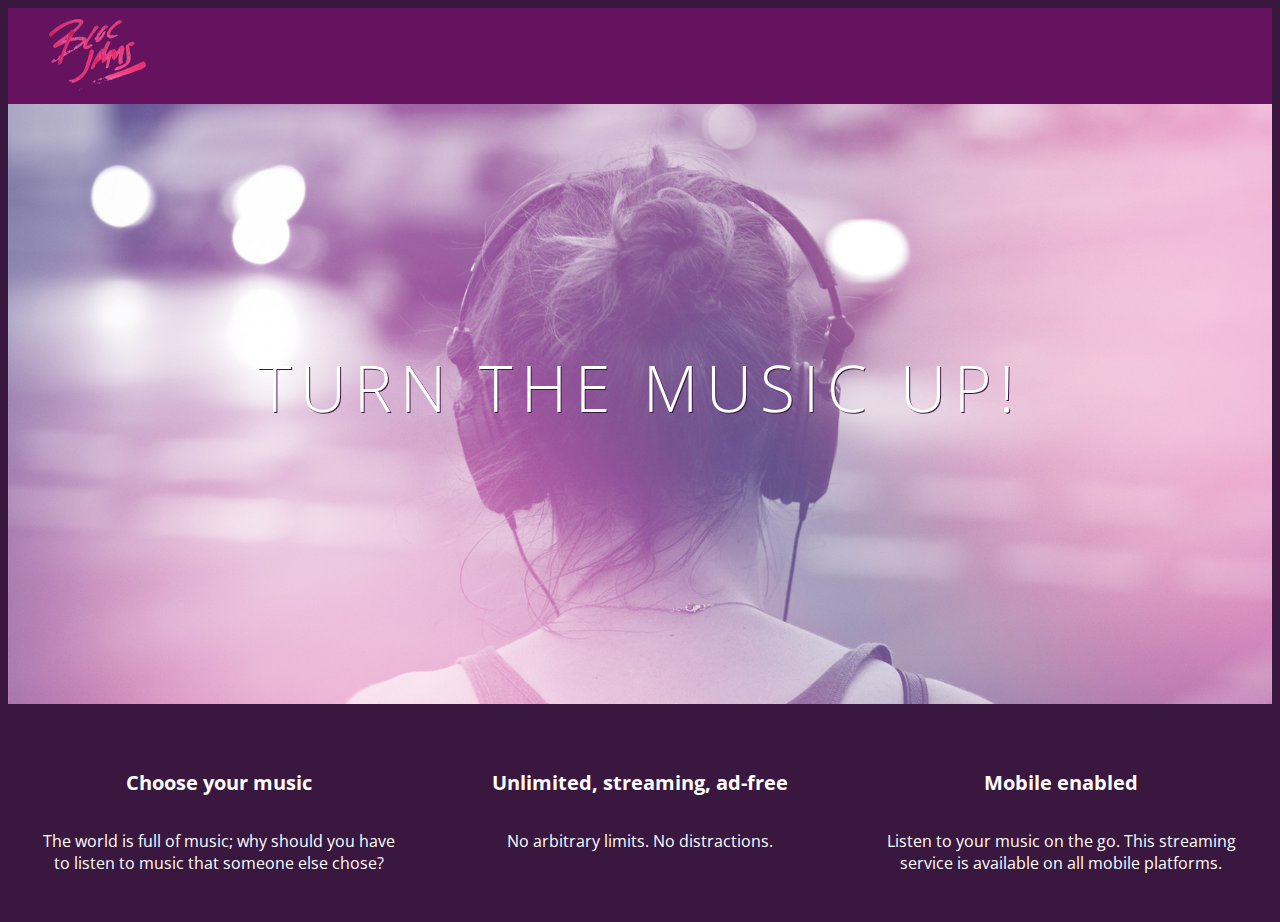
==== index.html @ 638b5730 "working on landing.css" ====
<!DOCTYPE html>
 <html>
     <head>
         <title>Bloc Jams</title>
         <meta name="viewport" content="width=device-width, initial-scale=1">
         <link rel="stylesheet" type="text/css" href="http://fonts.googleapis.com/css?family=Open+Sans:400,800,600,700,300">
         <link rel="stylesheet" type="text/css" href="http://code.ionicframework.com/ionicons/2.0.1/css/ionicons.min.css">
         <link rel="stylesheet" type="text/css" href="styles/normalize.css">
         <link rel="stylesheet" type="text/css" href="styles/main.css">
         <link rel="stylesheet" type="text/css" href="styles/landing.css">
     </head>
     <body>
     <body class="landing">
         <nav> <!-- nav bar -->
         <nav class="navbar"> <!-- nav bar -->
             <img src="assets/images/bloc_jams_logo.png" alt="bloc jams logo" class="logo">
         </nav>
          </nav>
         <section> <!-- hero content -->
         <section class="hero-content"> <!-- hero content -->
             <h1 class="hero-title">Turn the music up!</h1>
         </section>
         <section class="selling-points"> <!-- selling points -->
             <div class="point">
                 <span class="ion-music-note"></span>
                 <h5 class="point-title">Choose your music</h5>
                 <p class="point-description">The world is full of music; why should you have to listen to music that someone else chose?</p>
             </div>
             <div class="point">
                 <span class="ion-radio-waves"></span>
                 <h5 class="point-title">Unlimited, streaming, ad-free</h5>
                 <p class="point-description">No arbitrary limits. No distractions.</p>
             </div>
             <div class="point">
                 <span class="ion-iphone"></span>
                 <h5 class="point-title">Mobile enabled</h5>
                 <p class="point-description">Listen to your music on the go. This streaming service is available on all mobile platforms.</p>
             </div>       
         </section>
     </body>
 </html>
---- styles/main.css ----
*, *:before, *:after {
    -moz-box-sizing: border-box;
    -webkit-box-sizing: border-box;
    box-sizing: border-box;
}

html {
    height: 100%;
    font-size: 100%;
}

body {
    font-family: 'Open Sans';
    color: white;
    min-height: 100%;
}

.navbar {
    padding: 0.5rem;
    background-color: rgb(101,18,95);
}

.navbar > .logo {
    position: relative;
    left: 2rem;
}
---- styles/landing.css ----
body.landing {
     background-color: rgb(58,23,63);
 }
 
 .hero-content {
     position: relative;
     min-height: 600px;
     background-image: url(../assets/images/bloc-jams-background-image.jpg);
     background-repeat: no-repeat;
     background-position: center center;
     background-size: cover;
 }
 
 .hero-content .hero-title {
     position: absolute;
     top: 40%;
     -webkit-transform: translateY(-50%);
     -moz-transform: translateY(-50%);
     transform: translateY(-50%);
     width: 100%;
     text-align: center;
     font-size: 4rem;
     font-weight: 300;
     text-transform: uppercase;
     letter-spacing: 0.5rem;
     text-shadow: 1px 1px 0px rgb(58,23,63);
 }
 
 .selling-points {
     position: relative;
     display: table;
     width: 100%;
 }
 
 .point {
     display: table-cell;
     position: relative;
     width: 33.3%;
     padding: 2rem;
     text-align: center;
 }
 
 .point .point-title {
     font-size: 1.25rem;
 }
 
 .ion-music-note,
 .ion-radio-waves,
 .ion-iphone {
     color: rgb(233,50,117);
     font-size: 5rem;
 }
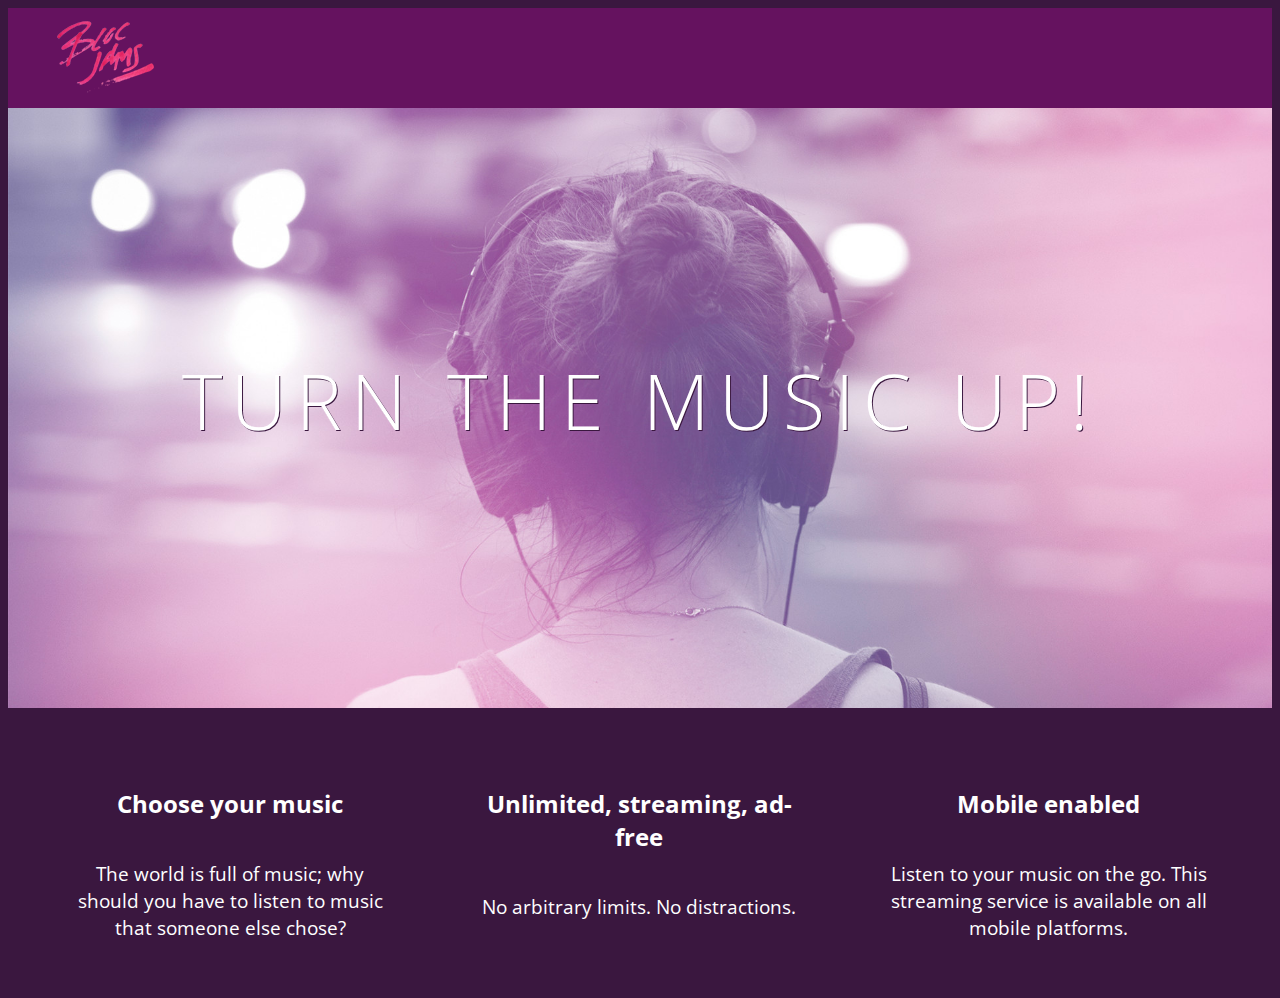
==== commit 2acc3843: "Assignment 4 HTML & CSS: Responsiveness updates to index.html, styles/landing.css, and styles/main.c" ====
--- a/index.html
+++ b/index.html
@@ -20,18 +20,18 @@
          <section class="hero-content"> <!-- hero content -->
              <h1 class="hero-title">Turn the music up!</h1>
          </section>
-         <section class="selling-points"> <!-- selling points -->
-             <div class="point">
+         <section class="selling-points container"> <!-- selling points -->
+             <div class="point column third">
                  <span class="ion-music-note"></span>
                  <h5 class="point-title">Choose your music</h5>
                  <p class="point-description">The world is full of music; why should you have to listen to music that someone else chose?</p>
              </div>
-             <div class="point">
+             <div class="point column third">
                  <span class="ion-radio-waves"></span>
                  <h5 class="point-title">Unlimited, streaming, ad-free</h5>
                  <p class="point-description">No arbitrary limits. No distractions.</p>
              </div>
-             <div class="point">
+             <div class="point column third">
                  <span class="ion-iphone"></span>
                  <h5 class="point-title">Mobile enabled</h5>
                  <p class="point-description">Listen to your music on the go. This streaming service is available on all mobile platforms.</p>
--- a/styles/main.css
+++ b/styles/main.css
@@ -24,4 +24,25 @@
 .navbar > .logo {
     position: relative;
     left: 2rem;
-}+}
+.container {
+    margin: 0 auto;
+    max-width: 64rem;
+}
+@media (min-width: 640px) {
+    html {font-size: 112%;}
+}
+@media (min-width: 1024px) {
+    html {font-size: 120%;}
+}
+.column {
+    float: left;
+    padding-left: 1rem;
+    padding-right: 1rem;
+}
+.column.full { width: 100%; }
+.column.two-thirds { width: 66.7%; }
+.column.half { width: 50%; }
+.column.third { width: 33.3%; }
+.column.fourth { width: 25%; }
+.column.flow-opposite { float: right; }  
--- a/styles/landing.css
+++ b/styles/landing.css
@@ -28,14 +28,10 @@
  
  .selling-points {
      position: relative;
-     display: table;
-     width: 100%;
  }
  
  .point {
-     display: table-cell;
      position: relative;
-     width: 33.3%;
      padding: 2rem;
      text-align: center;
  }
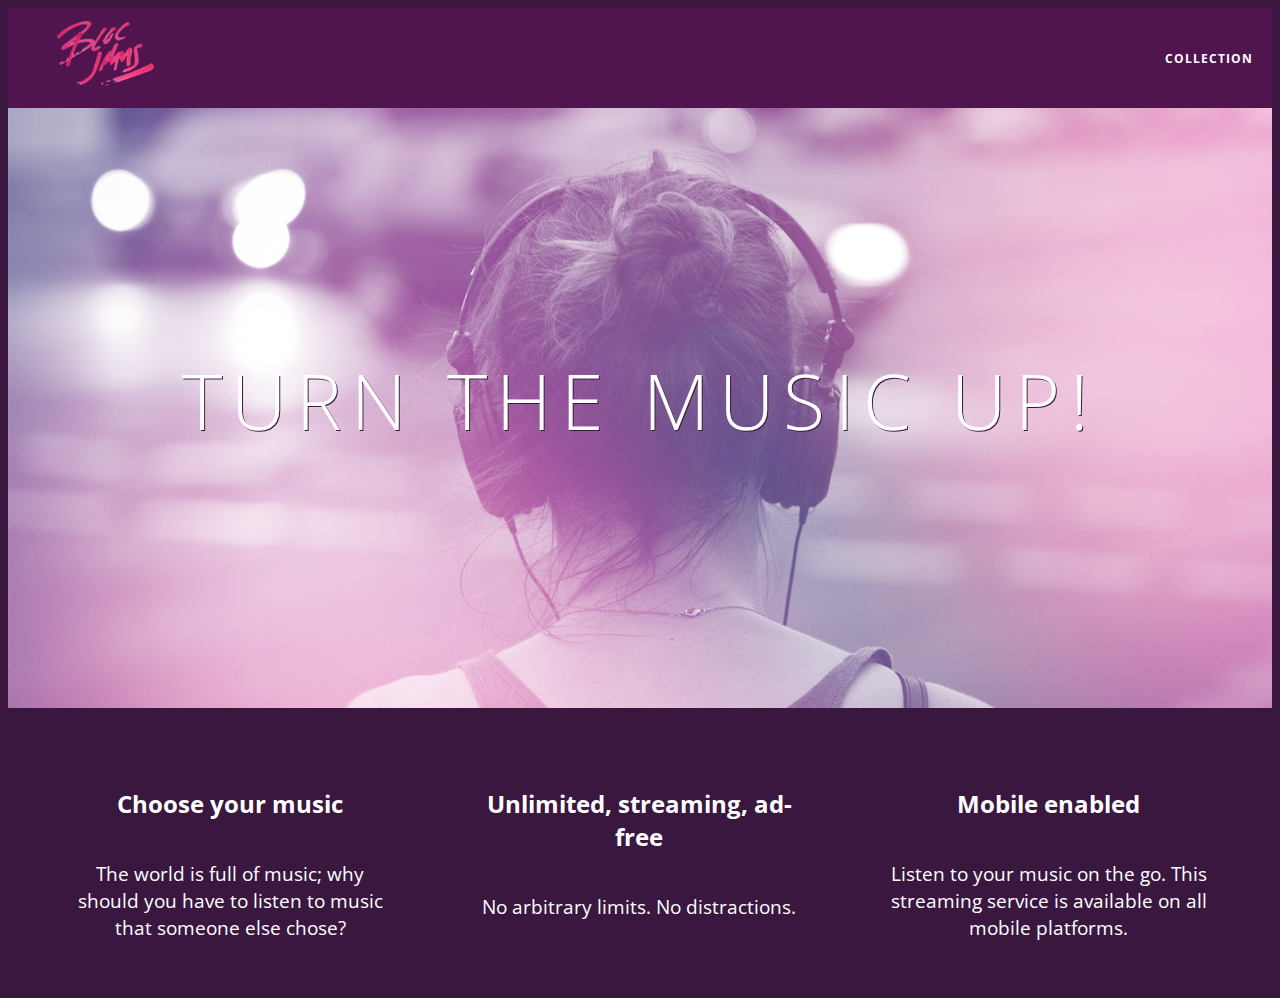
==== commit 0ac03e27: "Created a new page called Collections, implemented HTML and CSS, as well as new images for checkpoin" ====
--- a/index.html
+++ b/index.html
@@ -11,16 +11,19 @@
      </head>
      <body>
      <body class="landing">
-         <nav> <!-- nav bar -->
          <nav class="navbar"> <!-- nav bar -->
-             <img src="assets/images/bloc_jams_logo.png" alt="bloc jams logo" class="logo">
+             <a href="index.html" class="logo">
+             <img src="assets/images/bloc_jams_logo.png" alt="bloc jams logo">
+         </a>
+         <div class="links-container">
+             <a href="collection.html" class="navbar-link">collection</a>
+         </div>
          </nav>
-          </nav>
          <section> <!-- hero content -->
          <section class="hero-content"> <!-- hero content -->
              <h1 class="hero-title">Turn the music up!</h1>
          </section>
-         <section class="selling-points container"> <!-- selling points -->
+         <section class="selling-points container clearfix"> <!-- selling points -->
              <div class="point column third">
                  <span class="ion-music-note"></span>
                  <h5 class="point-title">Choose your music</h5>
--- a/styles/main.css
+++ b/styles/main.css
@@ -17,14 +17,46 @@
 }
 
 .navbar {
+    position: relative;
     padding: 0.5rem;
-    background-color: rgb(101,18,95);
+    background-color: rgba(101,18,95,0.5);
+    z-index: 1;
 }
 
-.navbar > .logo {
+.navbar .logo {
     position: relative;
     left: 2rem;
-}
+    cursor: pointer;  /* produces the finger-pointer icon when you hover over the logo */
+ }
+ 
+ .navbar .links-container {
+     display: table;
+     position: absolute;
+     top: 0;
+     right: 0;
+     height: 100px;
+     color: white;
+      text-decoration: none;
+ }
+ 
+ .links-container .navbar-link {
+     display: table-cell;
+     position: relative;
+     height: 100%;
+     padding-left: 1rem;
+     padding-right: 1rem;
+     vertical-align: middle;
+     color: white;
+     font-size: 0.625rem;
+     letter-spacing: 0.05rem;
+     font-weight: 700;
+     text-transform: uppercase;
+      text-decoration: none;
+     cursor: pointer;
+ }
+ .links-container .navbar-link:hover {
+     color: rgb(233,50,117);
+ }
 .container {
     margin: 0 auto;
     max-width: 64rem;
@@ -46,3 +78,12 @@
 .column.third { width: 33.3%; }
 .column.fourth { width: 25%; }
 .column.flow-opposite { float: right; }  
+.clearfix::before,
+.clearfix::after {
+   content: " ";
+   display: table;
+}
+
+.clearfix::after {
+   clear: both;
+}
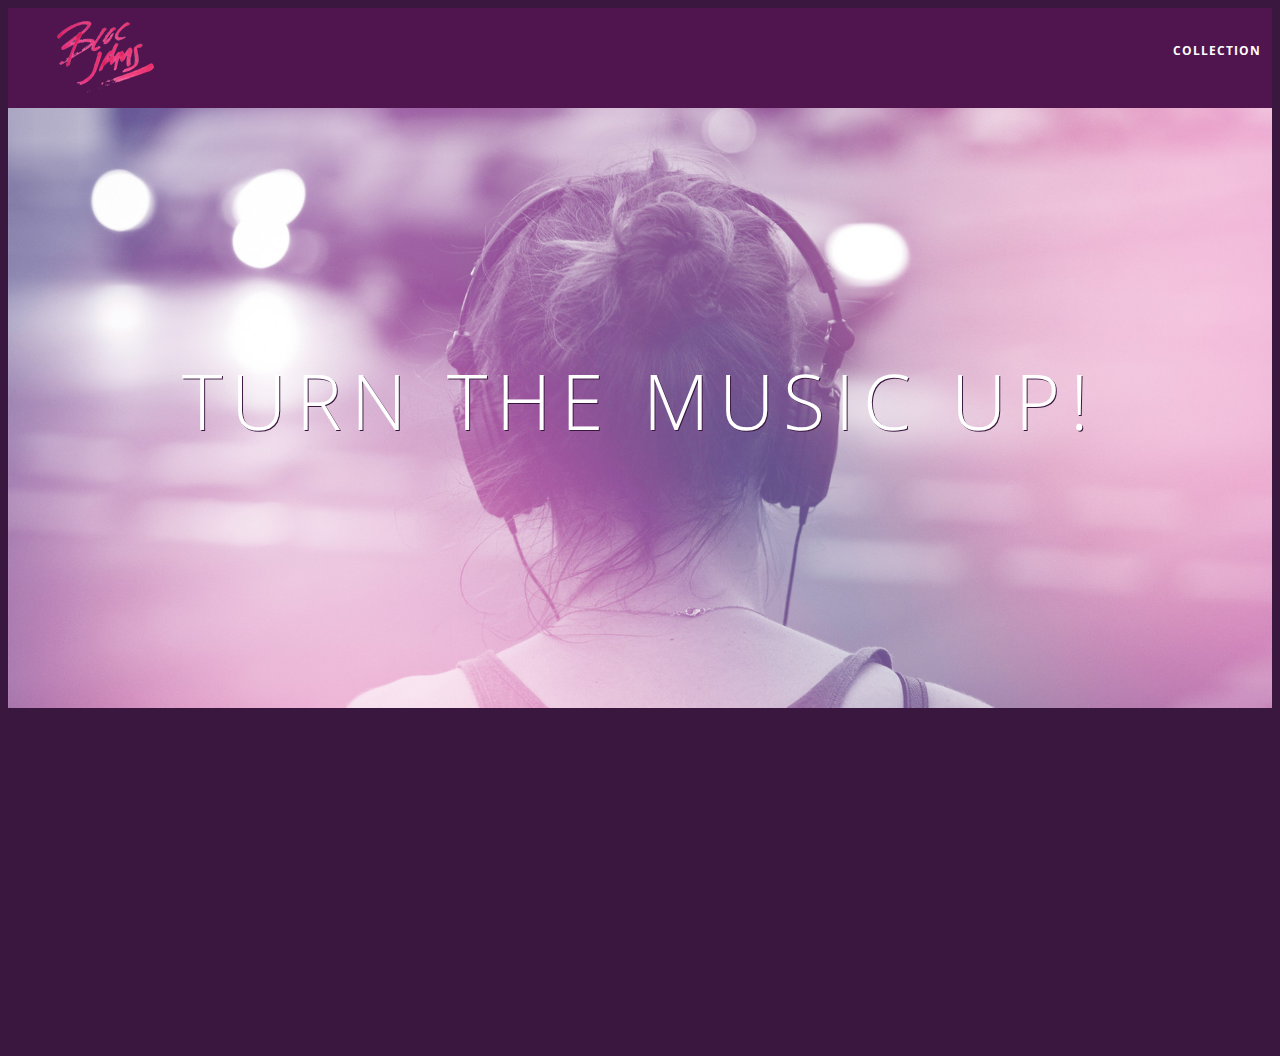
==== commit 49637255: "Checkpoint 8 Updates. Implemented Javascript and all previous changes." ====
--- a/index.html
+++ b/index.html
@@ -40,5 +40,6 @@
                  <p class="point-description">Listen to your music on the go. This streaming service is available on all mobile platforms.</p>
              </div>       
          </section>
+         <script src="scripts/landing.js"></script>
      </body>
  </html>--- a/styles/main.css
+++ b/styles/main.css
@@ -1,4 +1,3 @@
-
 *, *:before, *:after {
     -moz-box-sizing: border-box;
     -webkit-box-sizing: border-box;
@@ -17,10 +16,9 @@
 }
 
 .navbar {
-    position: relative;
+    position: rlative;
     padding: 0.5rem;
     background-color: rgba(101,18,95,0.5);
-    z-index: 1;
 }
 
 .navbar .logo {
@@ -36,48 +34,59 @@
      right: 0;
      height: 100px;
      color: white;
-      text-decoration: none;
- }
- 
+     text-decoration: none;
+}
  .links-container .navbar-link {
      display: table-cell;
      position: relative;
      height: 100%;
      padding-left: 1rem;
      padding-right: 1rem;
+     /* #4 */
      vertical-align: middle;
      color: white;
      font-size: 0.625rem;
      letter-spacing: 0.05rem;
      font-weight: 700;
      text-transform: uppercase;
-      text-decoration: none;
+     /* #3 */
+     text-decoration: none;
      cursor: pointer;
  }
+ 
+   /* #5 */
  .links-container .navbar-link:hover {
      color: rgb(233,50,117);
  }
-.container {
-    margin: 0 auto;
-    max-width: 64rem;
-}
-@media (min-width: 640px) {
-    html {font-size: 112%;}
-}
-@media (min-width: 1024px) {
-    html {font-size: 120%;}
-}
-.column {
-    float: left;
-    padding-left: 1rem;
-    padding-right: 1rem;
-}
+
+ .container {
+     margin: 0 auto;
+     max-width: 64rem;
+ }
+ .container.narrow {
+     max-width: 56rem;
+ }
+/* Medium and small screens (640px) */
+ @media (min-width: 640px) {
+   /* Style information will go here */
+     html { font-size: 112%; }
+ }
+ .column {
+         float: left;
+         padding-left: 1rem;
+         padding-right: 1rem;
+     }
 .column.full { width: 100%; }
 .column.two-thirds { width: 66.7%; }
 .column.half { width: 50%; }
 .column.third { width: 33.3%; }
 .column.fourth { width: 25%; }
-.column.flow-opposite { float: right; }  
+.column.flow-opposite { float: right; } 
+ /* Large screens (1024px) */
+ @media (min-width: 1024px) {
+   /* Style information will go here */
+     html { font-size: 120%;}
+ }
 .clearfix::before,
 .clearfix::after {
    content: " ";
@@ -86,4 +95,4 @@
 
 .clearfix::after {
    clear: both;
-}
+}--- a/styles/landing.css
+++ b/styles/landing.css
@@ -1,48 +1,58 @@
- body.landing {
-     background-color: rgb(58,23,63);
- }
- 
- .hero-content {
-     position: relative;
-     min-height: 600px;
-     background-image: url(../assets/images/bloc-jams-background-image.jpg);
-     background-repeat: no-repeat;
-     background-position: center center;
-     background-size: cover;
- }
- 
- .hero-content .hero-title {
-     position: absolute;
-     top: 40%;
-     -webkit-transform: translateY(-50%);
-     -moz-transform: translateY(-50%);
-     transform: translateY(-50%);
-     width: 100%;
-     text-align: center;
-     font-size: 4rem;
-     font-weight: 300;
-     text-transform: uppercase;
-     letter-spacing: 0.5rem;
-     text-shadow: 1px 1px 0px rgb(58,23,63);
- }
- 
- .selling-points {
-     position: relative;
- }
- 
- .point {
-     position: relative;
-     padding: 2rem;
-     text-align: center;
- }
- 
- .point .point-title {
-     font-size: 1.25rem;
- }
- 
- .ion-music-note,
- .ion-radio-waves,
- .ion-iphone {
-     color: rgb(233,50,117);
-     font-size: 5rem;
- }+body.landing {
+    background-color: rgb(58,23,63);
+}
+
+.hero-content {
+    position: relative;
+    min-height: 600px;
+    background-image: url(../assets/images/bloc-jams-background-image.jpg);
+    background-repeat: no-repeat;
+    background-position: center center;
+    background-size: cover;
+}
+
+.hero-content .hero-title {
+    position: absolute;
+    top: 40%;
+    -webkit-transform: translateY(-50%);
+    -moz-transform: translateY(-50%);
+    transform: translateY(-50%);
+    width: 100%;
+    text-align: center;
+    font-size: 4rem;
+    font-weight: 300;
+    text-transform: uppercase;
+    letter-spacing: 0.5rem;
+    text-shadow: 1px 1px 0px rgb(58,23,63);
+}
+
+.selling-points {
+    position: relative;
+}
+
+.point {
+    position: relative;
+    padding: 2rem;
+    text-align: center;
+    opacity: 0;
+    -webkit-transform: scaleX(0.9) translateY(3rem);
+    -moz-transform: scaleX(0.9) translateY(3rem);
+    transform: scaleX(0.9) translateY(3rem);
+    -webkit-transition: all 0.25s ease-in-out;
+    -moz-transition: all 0.25s ease-in-out;
+    transition: all 0.25s ease-in-out;
+    -webkit-transition-delay: 0.2s;
+    -moz-transition-delay: 0.2s;
+    transition-delay: 0.2s;
+}
+
+.point  .point-title {
+    font-size: 1.25rem;
+}
+
+.ion-music-note,
+.ion-radio-waves,
+.ion-iphone {
+    color: rgb(233,50,117);
+    font-size: 5rem;
+}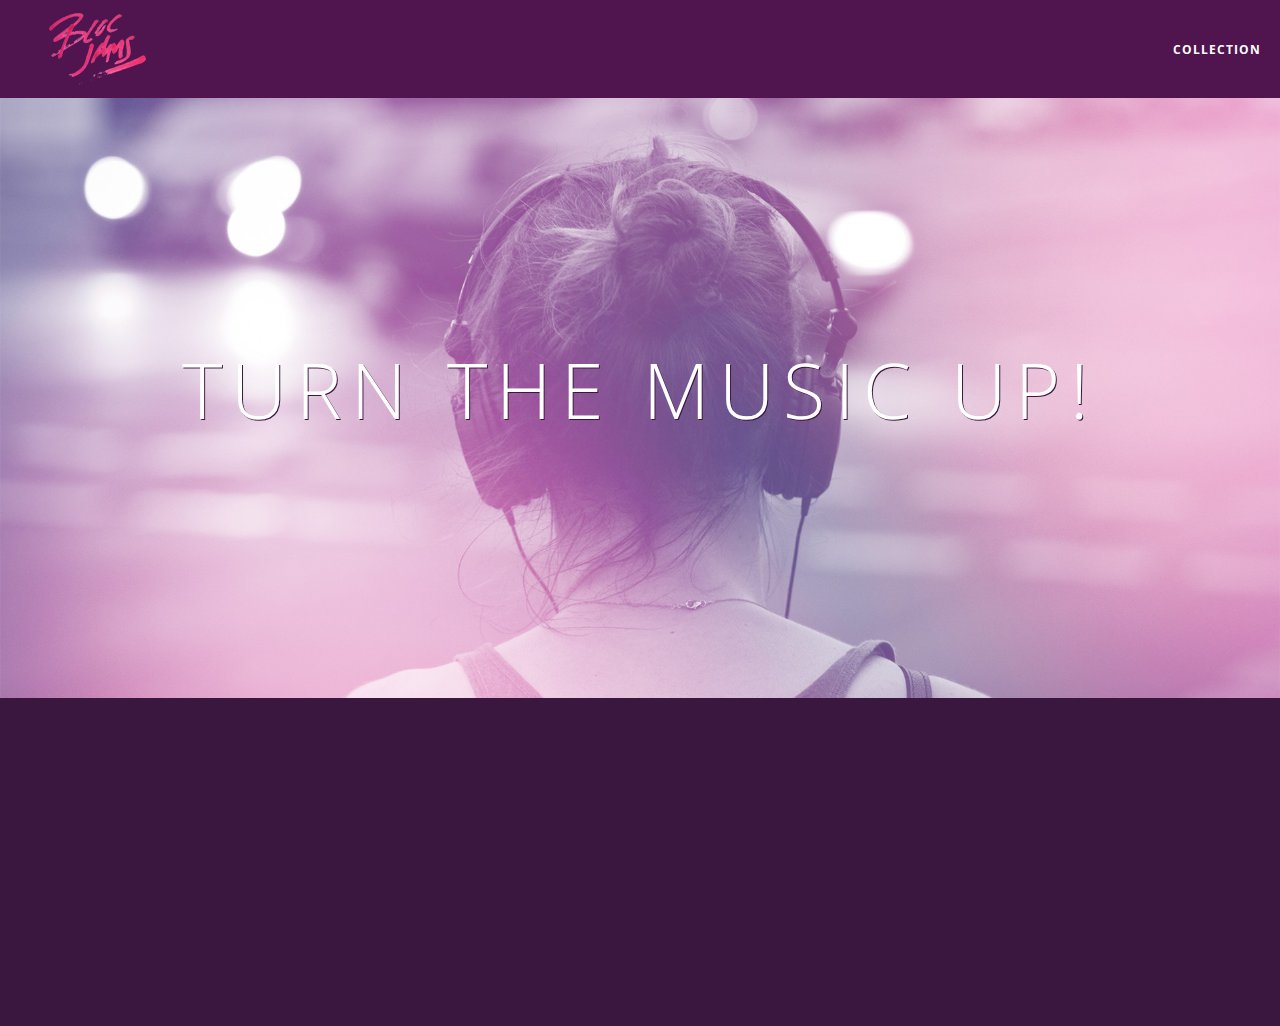
==== commit 3e208a96: "Checkpoint 8 Javascript update final to animate points upon scroll." ====
--- a/index.html
+++ b/index.html
@@ -9,7 +9,6 @@
          <link rel="stylesheet" type="text/css" href="styles/main.css">
          <link rel="stylesheet" type="text/css" href="styles/landing.css">
      </head>
-     <body>
      <body class="landing">
          <nav class="navbar"> <!-- nav bar -->
              <a href="index.html" class="logo">
@@ -41,5 +40,6 @@
              </div>       
          </section>
          <script src="scripts/landing.js"></script>
+         </section>
      </body>
  </html>